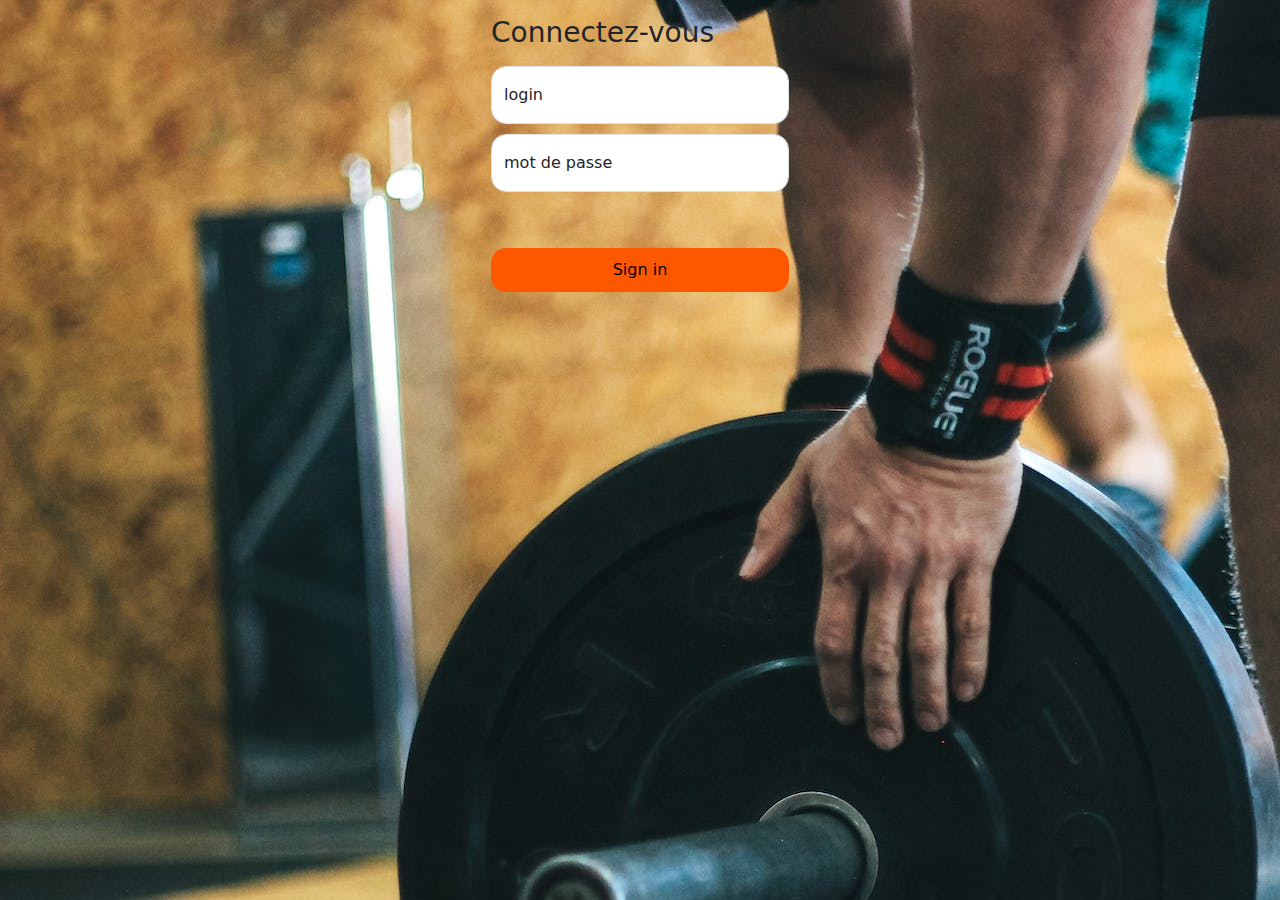
==== pages/signin.html @ 4b1de7c4 "first commit" ====
<!doctype html>
<html lang="en" data-bs-theme="auto">
  <head><script src="../assets/js/color-modes.js"></script>

    <meta charset="utf-8">
    <meta name="viewport" content="width=device-width, initial-scale=1">
    <meta name="description" content="">
    <meta name="author" content="Mark Otto, Jacob Thornton, and Bootstrap contributors">
    <meta name="generator" content="Hugo 0.118.2">
    <title>Signin Template · Bootstrap v5.3</title>

    
    <link rel="stylesheet" media="screen" href="https://cdn.jsdelivr.net/npm/bootstrap@5.3.2/dist/css/bootstrap.min.css" type="text/css"/>
    <link rel="stylesheet" href="../stylesheets/signin.css" type="text/css">
    
<main class="form-signin w-50 m-auto">
  <form>
    <h1 class="h3 mb-3 fw-normal">Connectez-vous</h1>

    <div class="form-floating">
      <input type="login" class="form-control" id="floatingInput" placeholder="name@example.com">
      <label for="floatingInput">login</label>
    </div>
    <div class="form-floating">
      <input type="password" class="form-control" id="floatingPassword" placeholder="mot de passe">
      <label for="floatingPassword">mot de passe</label>
    </div>

    <div class="form-check text-start my-3">
    </div>
    <button class="button w-100 py-2"  type="submit">Sign in</button>
  </form>
</main>
<script src="../assets/dist/js/bootstrap.bundle.min.js"></script>

    </body>
</html>
---- stylesheets/signin.css ----
html,
body {
  height: 100%;
  background-image: url("../images/muscu.jpeg");
}

.form-signin {
  max-width: 330px;
  padding: 1rem;
}

.form-signin .form-floating:focus-within {
  z-index: 2;
}

.form-signin input[type="login"] {
  margin-bottom: 10px;
  border-bottom-right-radius: 0;
  border-bottom-left-radius: 0;
  border-radius: 15px;
}

.form-signin input[type="password"] {
  margin-bottom: 10px;
  border-top-left-radius: 0;
  border-top-right-radius: 0;
  border-radius: 15px;
}

button {
  background-color: #FD5700;
  border-color: transparent;   
  border-radius: 15px;
  transition: background-color 0.5 linear;
}

button:hover {
  background-color: #C14314;   
}
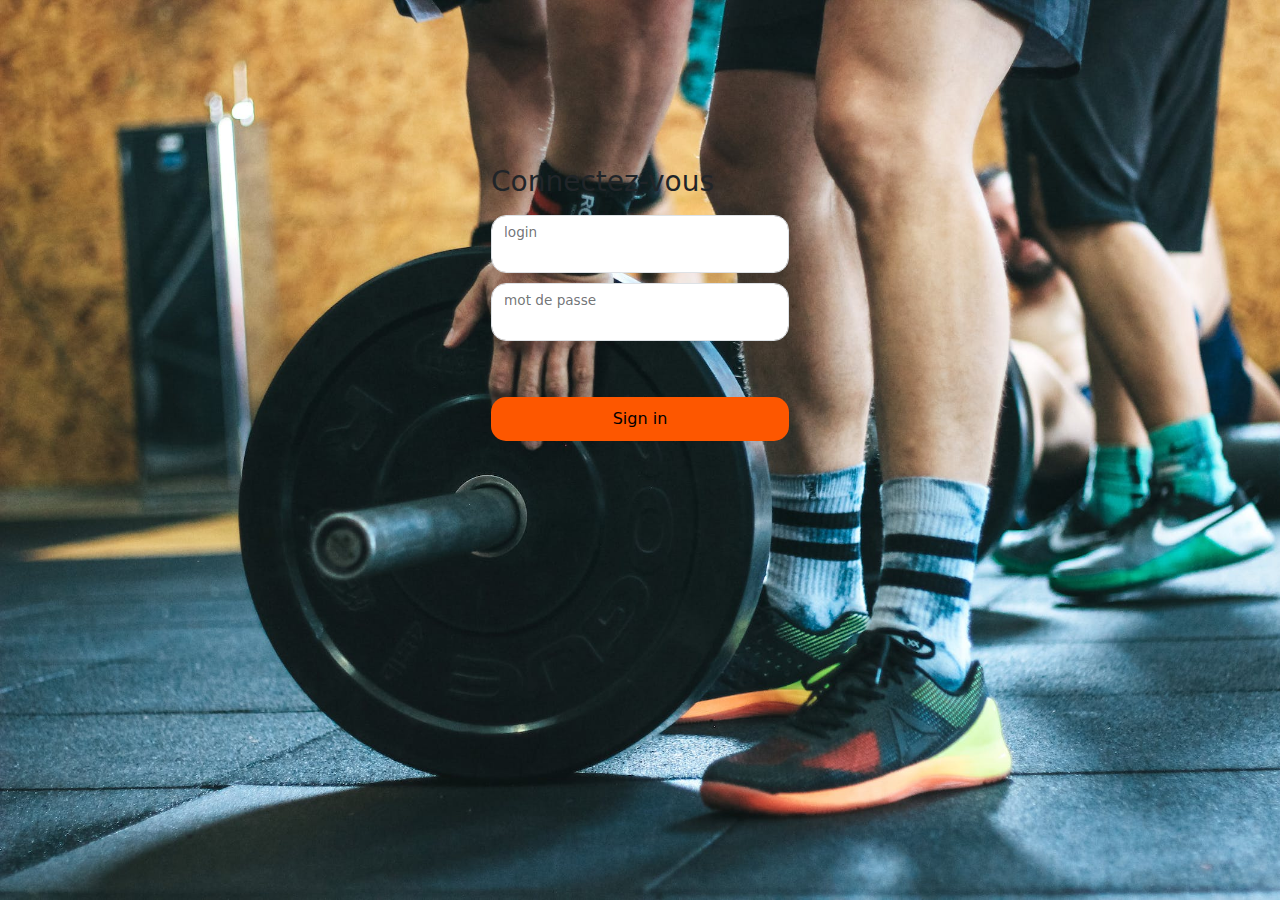
==== commit d96fb0e8: "sign in css + html fait" ====
--- a/pages/signin.html
+++ b/pages/signin.html
@@ -13,16 +13,17 @@
     <link rel="stylesheet" media="screen" href="https://cdn.jsdelivr.net/npm/bootstrap@5.3.2/dist/css/bootstrap.min.css" type="text/css"/>
     <link rel="stylesheet" href="../stylesheets/signin.css" type="text/css">
     
+    
 <main class="form-signin w-50 m-auto">
-  <form>
+  <form class="signin">
     <h1 class="h3 mb-3 fw-normal">Connectez-vous</h1>
 
     <div class="form-floating">
-      <input type="login" class="form-control" id="floatingInput" placeholder="name@example.com">
+      <input type="login" class="form-control" id="floatingInput">
       <label for="floatingInput">login</label>
     </div>
     <div class="form-floating">
-      <input type="password" class="form-control" id="floatingPassword" placeholder="mot de passe">
+      <input type="password" class="form-control" id="floatingPassword">
       <label for="floatingPassword">mot de passe</label>
     </div>
 
--- a/stylesheets/signin.css
+++ b/stylesheets/signin.css
@@ -1,10 +1,17 @@
 html,
 body {
+  background-image: url("../images/muscu.jpeg");
+  background-size: cover;
+  background-repeat: no-repeat;
   height: 100%;
-  background-image: url("../images/muscu.jpeg");
+}
+
+.signin {
+  margin-top: 50%;
 }
 
 .form-signin {
+  margin-top: 10%;
   max-width: 330px;
   padding: 1rem;
 }
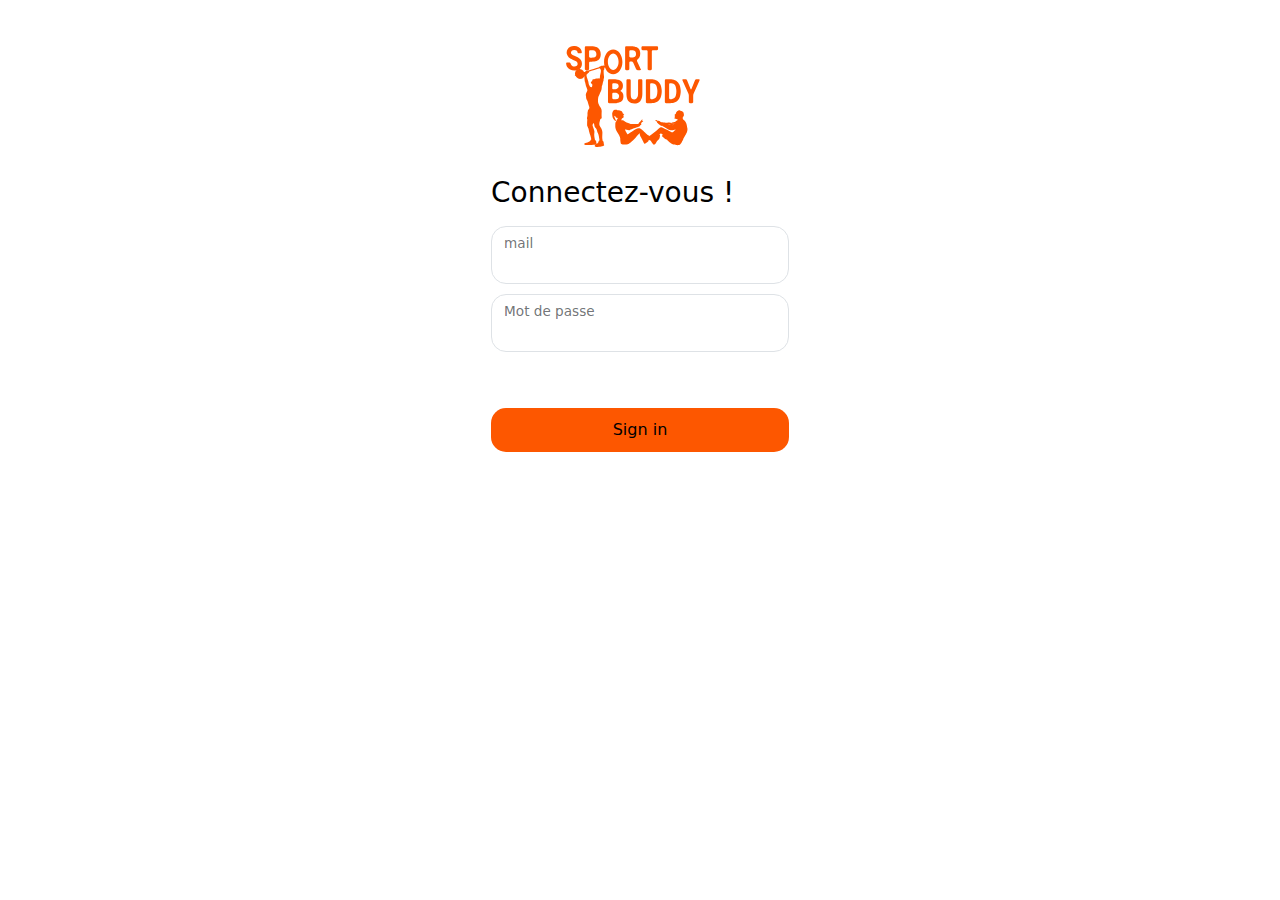
==== commit 8257446a: "ajout js, amélioration signin/up avec le css + index.html et images..." ====
--- a/pages/signin.html
+++ b/pages/signin.html
@@ -13,23 +13,24 @@
     <link rel="stylesheet" media="screen" href="https://cdn.jsdelivr.net/npm/bootstrap@5.3.2/dist/css/bootstrap.min.css" type="text/css"/>
     <link rel="stylesheet" href="../stylesheets/signin.css" type="text/css">
     
-    
+
 <main class="form-signin w-50 m-auto">
+  <img class="image" src="../images/logo_sp.svg">
   <form class="signin">
-    <h1 class="h3 mb-3 fw-normal">Connectez-vous</h1>
+    <h1 class="titleform h3 mb-3 fw-normal">Connectez-vous !</h1>
 
     <div class="form-floating">
       <input type="login" class="form-control" id="floatingInput">
-      <label for="floatingInput">login</label>
+      <label for="floatingInput">mail</label>
     </div>
     <div class="form-floating">
       <input type="password" class="form-control" id="floatingPassword">
-      <label for="floatingPassword">mot de passe</label>
+      <label for="floatingPassword">Mot de passe</label>
     </div>
 
     <div class="form-check text-start my-3">
     </div>
-    <button class="button w-100 py-2"  type="submit">Sign in</button>
+    <button class="button w-100 py-2" type="submit" href="contact.html">Sign in</button>
   </form>
 </main>
 <script src="../assets/dist/js/bootstrap.bundle.min.js"></script>
--- a/stylesheets/signin.css
+++ b/stylesheets/signin.css
@@ -1,13 +1,13 @@
 html,
 body {
-  background-image: url("../images/muscu.jpeg");
+  background-image: url("../images/coureurs.jpg");
   background-size: cover;
   background-repeat: no-repeat;
   height: 100%;
 }
 
 .signin {
-  margin-top: 50%;
+  padding-top: 10%;
 }
 
 .form-signin {
@@ -43,4 +43,15 @@
 
 button:hover {
   background-color: #C14314;   
+}
+
+.titleform {
+  color: black;
+}
+
+img {
+  padding-top: 10%;
+  height: 70%;
+  width: 70%;
+  padding-left: 25%;
 }